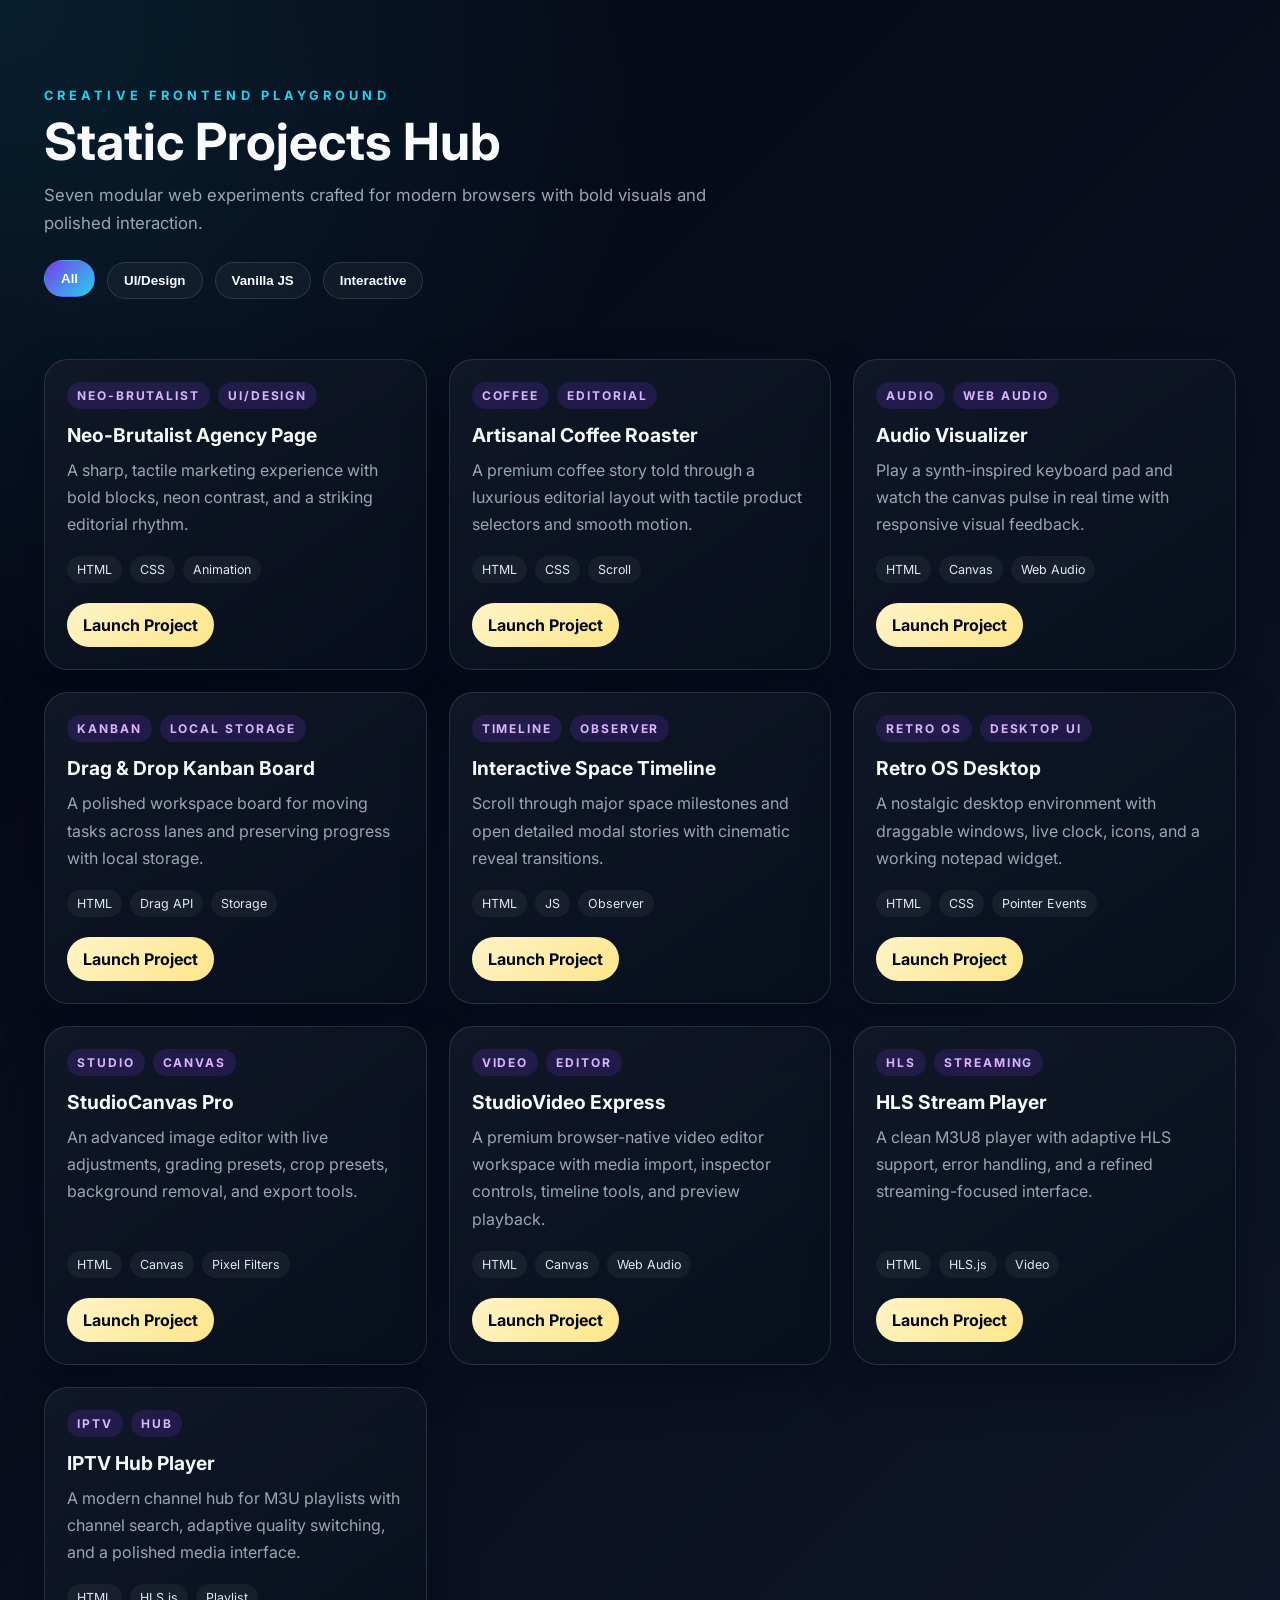
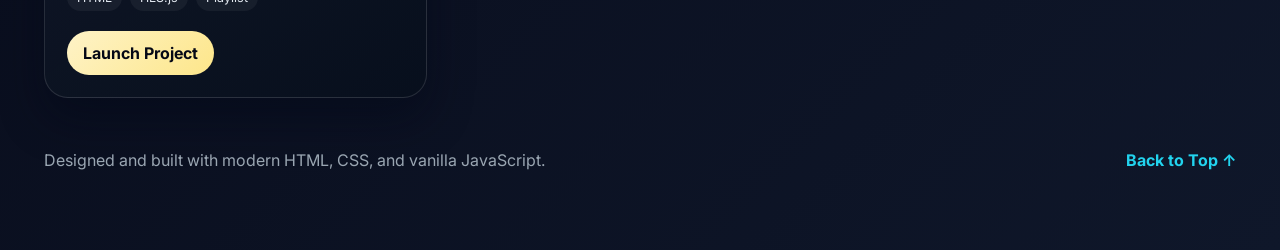
==== index.html @ a3629e8a "Add files via upload" ====
<!DOCTYPE html>
<html lang="en">
  <head>
    <meta charset="UTF-8" />
    <meta name="viewport" content="width=device-width, initial-scale=1.0" />
    <title>Static Projects Hub</title>
    <meta
      name="description"
      content="A polished showcase of six modular web experiments built with modern HTML, CSS, and vanilla JavaScript."
    />
    <link rel="preconnect" href="https://fonts.googleapis.com" />
    <link rel="preconnect" href="https://fonts.gstatic.com" crossorigin />
    <link
      href="https://fonts.googleapis.com/css2?family=Inter:wght@400;500;600;700;800&display=swap"
      rel="stylesheet"
    />
    <link rel="stylesheet" href="styles.html.css" />
  </head>
  <body>
    <div class="page-shell">
      <header class="hero">
        <p class="eyebrow">Creative Frontend Playground</p>
        <h1>Static Projects Hub</h1>
        <p class="lead">Seven modular web experiments crafted for modern browsers with bold visuals and polished interaction.</p>
        <div class="filter-group" role="toolbar" aria-label="Project filters">
          <button class="filter-chip active" data-filter="all">All</button>
          <button class="filter-chip" data-filter="ui">UI/Design</button>
          <button class="filter-chip" data-filter="js">Vanilla JS</button>
          <button class="filter-chip" data-filter="interactive">Interactive</button>
        </div>
      </header>

      <main>
        <section class="showcase-grid" aria-label="Project showcase">
          <article class="project-card" data-category="ui interactive" data-tags="UI/Design Interactive">
            <div class="card-top">
              <span class="card-badge">Neo-Brutalist</span>
              <span class="card-badge">UI/Design</span>
            </div>
            <h2>Neo-Brutalist Agency Page</h2>
            <p>A sharp, tactile marketing experience with bold blocks, neon contrast, and a striking editorial rhythm.</p>
            <div class="tech-stack">
              <span>HTML</span><span>CSS</span><span>Animation</span>
            </div>
            <a class="launch-link" href="projects/neo-brutalist/index.html">Launch Project</a>
          </article>

          <article class="project-card" data-category="ui interactive" data-tags="UI/Design Interactive">
            <div class="card-top">
              <span class="card-badge">Coffee</span>
              <span class="card-badge">Editorial</span>
            </div>
            <h2>Artisanal Coffee Roaster</h2>
            <p>A premium coffee story told through a luxurious editorial layout with tactile product selectors and smooth motion.</p>
            <div class="tech-stack">
              <span>HTML</span><span>CSS</span><span>Scroll</span>
            </div>
            <a class="launch-link" href="projects/coffee-roaster/index.html">Launch Project</a>
          </article>

          <article class="project-card" data-category="js interactive" data-tags="Vanilla JS Interactive">
            <div class="card-top">
              <span class="card-badge">Audio</span>
              <span class="card-badge">Web Audio</span>
            </div>
            <h2>Audio Visualizer</h2>
            <p>Play a synth-inspired keyboard pad and watch the canvas pulse in real time with responsive visual feedback.</p>
            <div class="tech-stack">
              <span>HTML</span><span>Canvas</span><span>Web Audio</span>
            </div>
            <a class="launch-link" href="projects/audio-visualizer/index.html">Launch Project</a>
          </article>

          <article class="project-card" data-category="js interactive" data-tags="Vanilla JS Interactive">
            <div class="card-top">
              <span class="card-badge">Kanban</span>
              <span class="card-badge">Local Storage</span>
            </div>
            <h2>Drag & Drop Kanban Board</h2>
            <p>A polished workspace board for moving tasks across lanes and preserving progress with local storage.</p>
            <div class="tech-stack">
              <span>HTML</span><span>Drag API</span><span>Storage</span>
            </div>
            <a class="launch-link" href="projects/kanban-board/index.html">Launch Project</a>
          </article>

          <article class="project-card" data-category="js interactive" data-tags="Vanilla JS Interactive">
            <div class="card-top">
              <span class="card-badge">Timeline</span>
              <span class="card-badge">Observer</span>
            </div>
            <h2>Interactive Space Timeline</h2>
            <p>Scroll through major space milestones and open detailed modal stories with cinematic reveal transitions.</p>
            <div class="tech-stack">
              <span>HTML</span><span>JS</span><span>Observer</span>
            </div>
            <a class="launch-link" href="projects/space-timeline/index.html">Launch Project</a>
          </article>

          <article class="project-card" data-category="ui interactive" data-tags="UI/Design Interactive">
            <div class="card-top">
              <span class="card-badge">Retro OS</span>
              <span class="card-badge">Desktop UI</span>
            </div>
            <h2>Retro OS Desktop</h2>
            <p>A nostalgic desktop environment with draggable windows, live clock, icons, and a working notepad widget.</p>
            <div class="tech-stack">
              <span>HTML</span><span>CSS</span><span>Pointer Events</span>
            </div>
            <a class="launch-link" href="projects/retro-os/index.html">Launch Project</a>
          </article>

          <article class="project-card" data-category="js interactive" data-tags="Vanilla JS Interactive">
            <div class="card-top">
              <span class="card-badge">Studio</span>
              <span class="card-badge">Canvas</span>
            </div>
            <h2>StudioCanvas Pro</h2>
            <p>An advanced image editor with live adjustments, grading presets, crop presets, background removal, and export tools.</p>
            <div class="tech-stack">
              <span>HTML</span><span>Canvas</span><span>Pixel Filters</span>
            </div>
            <a class="launch-link" href="projects/image-studio/index.html">Launch Project</a>
          </article>

          <article class="project-card" data-category="js interactive" data-tags="Vanilla JS Interactive">
            <div class="card-top">
              <span class="card-badge">Video</span>
              <span class="card-badge">Editor</span>
            </div>
            <h2>StudioVideo Express</h2>
            <p>A premium browser-native video editor workspace with media import, inspector controls, timeline tools, and preview playback.</p>
            <div class="tech-stack">
              <span>HTML</span><span>Canvas</span><span>Web Audio</span>
            </div>
            <a class="launch-link" href="projects/video-editor/index.html">Launch Project</a>
          </article>

          <article class="project-card" data-category="js interactive" data-tags="Vanilla JS Interactive">
            <div class="card-top">
              <span class="card-badge">HLS</span>
              <span class="card-badge">Streaming</span>
            </div>
            <h2>HLS Stream Player</h2>
            <p>A clean M3U8 player with adaptive HLS support, error handling, and a refined streaming-focused interface.</p>
            <div class="tech-stack">
              <span>HTML</span><span>HLS.js</span><span>Video</span>
            </div>
            <a class="launch-link" href="projects/hls-player/index.html">Launch Project</a>
          </article>

          <article class="project-card" data-category="js interactive" data-tags="Vanilla JS Interactive">
            <div class="card-top">
              <span class="card-badge">IPTV</span>
              <span class="card-badge">Hub</span>
            </div>
            <h2>IPTV Hub Player</h2>
            <p>A modern channel hub for M3U playlists with channel search, adaptive quality switching, and a polished media interface.</p>
            <div class="tech-stack">
              <span>HTML</span><span>HLS.js</span><span>Playlist</span>
            </div>
            <a class="launch-link" href="projects/iptv-player/index.html">Launch Project</a>
          </article>
        </section>
      </main>

      <footer class="footer">
        <p>Designed and built with modern HTML, CSS, and vanilla JavaScript.</p>
        <a href="#top" class="back-top">Back to Top ↑</a>
      </footer>
    </div>

    <script src="script.js"></script>
  </body>
</html>
---- styles.html.css ----
:root {
  color-scheme: dark;
  --bg: #060816;
  --panel: rgba(15, 23, 42, 0.92);
  --panel-strong: #11182e;
  --text: #f8fafc;
  --muted: #9aa6b2;
  --accent: #7c3aed;
  --accent-2: #22d3ee;
  --border: rgba(255, 255, 255, 0.12);
  --shadow: 0 20px 45px rgba(2, 6, 23, 0.45);
}

* {
  box-sizing: border-box;
}

html {
  scroll-behavior: smooth;
}

body {
  margin: 0;
  font-family: 'Inter', system-ui, -apple-system, BlinkMacSystemFont, 'Segoe UI', sans-serif;
  color: var(--text);
  background:
    radial-gradient(circle at top left, rgba(34, 211, 238, 0.12), transparent 30%),
    linear-gradient(135deg, #040613 0%, #0f172a 100%);
  min-height: 100vh;
}

.page-shell {
  max-width: 1240px;
  margin: 0 auto;
  padding: 32px 24px 64px;
}

.hero {
  padding: 56px 0 36px;
}

.eyebrow {
  margin: 0 0 12px;
  text-transform: uppercase;
  letter-spacing: 0.32em;
  color: var(--accent-2);
  font-size: 0.8rem;
  font-weight: 700;
}

h1 {
  margin: 0 0 12px;
  font-size: clamp(2rem, 4vw, 3.3rem);
  line-height: 1.05;
}

.lead {
  margin: 0;
  max-width: 700px;
  font-size: 1.05rem;
  color: var(--muted);
  line-height: 1.7;
}

.filter-group {
  display: flex;
  flex-wrap: wrap;
  gap: 12px;
  margin-top: 24px;
}

.filter-chip {
  border: 1px solid var(--border);
  background: rgba(255, 255, 255, 0.04);
  color: var(--text);
  padding: 10px 16px;
  border-radius: 999px;
  cursor: pointer;
  font-weight: 600;
  transition: transform 180ms ease, background 180ms ease, border-color 180ms ease;
}

.filter-chip:hover,
.filter-chip.active {
  transform: translateY(-2px);
  background: linear-gradient(135deg, var(--accent), var(--accent-2));
  border-color: transparent;
}

.showcase-grid {
  display: grid;
  grid-template-columns: repeat(3, minmax(0, 1fr));
  gap: 22px;
  margin-top: 24px;
}

.project-card {
  background: linear-gradient(145deg, rgba(17, 24, 39, 0.95), rgba(8, 15, 29, 0.92));
  border: 1px solid var(--border);
  border-radius: 24px;
  padding: 22px;
  box-shadow: var(--shadow);
  display: flex;
  flex-direction: column;
  min-height: 280px;
  transition: transform 220ms ease, border-color 220ms ease, box-shadow 220ms ease;
}

.project-card:hover {
  transform: translateY(-8px);
  border-color: rgba(34, 211, 238, 0.4);
  box-shadow: 0 20px 40px rgba(34, 211, 238, 0.16);
}

.project-card.is-hidden {
  display: none;
}

.card-top {
  display: flex;
  gap: 8px;
  flex-wrap: wrap;
  margin-bottom: 14px;
}

.card-badge {
  border-radius: 999px;
  padding: 6px 10px;
  font-size: 0.75rem;
  font-weight: 700;
  text-transform: uppercase;
  letter-spacing: 0.16em;
  background: rgba(124, 58, 237, 0.18);
  color: #d8b4fe;
}

.project-card h2 {
  margin: 0 0 10px;
  font-size: 1.2rem;
}

.project-card p {
  color: var(--muted);
  line-height: 1.7;
  margin: 0 0 18px;
}

.tech-stack {
  display: flex;
  flex-wrap: wrap;
  gap: 8px;
  margin-top: auto;
}

.tech-stack span {
  padding: 6px 10px;
  border-radius: 999px;
  background: rgba(255, 255, 255, 0.05);
  font-size: 0.78rem;
  color: #e2e8f0;
}

.launch-link {
  display: inline-flex;
  margin-top: 20px;
  align-items: center;
  justify-content: center;
  text-decoration: none;
  color: #050816;
  font-weight: 700;
  background: linear-gradient(135deg, #fef3c7 0%, #fde68a 100%);
  padding: 12px 16px;
  border-radius: 999px;
  align-self: flex-start;
}

.footer {
  padding-top: 36px;
  display: flex;
  justify-content: space-between;
  align-items: center;
  flex-wrap: wrap;
  gap: 12px;
  color: var(--muted);
}

.back-top {
  color: var(--accent-2);
  text-decoration: none;
  font-weight: 700;
}

@media (max-width: 900px) {
  .showcase-grid {
    grid-template-columns: repeat(2, minmax(0, 1fr));
  }
}

@media (max-width: 640px) {
  .page-shell {
    padding: 20px 16px 40px;
  }

  .showcase-grid {
    grid-template-columns: 1fr;
  }

  .footer {
    flex-direction: column;
    align-items: flex-start;
  }
}
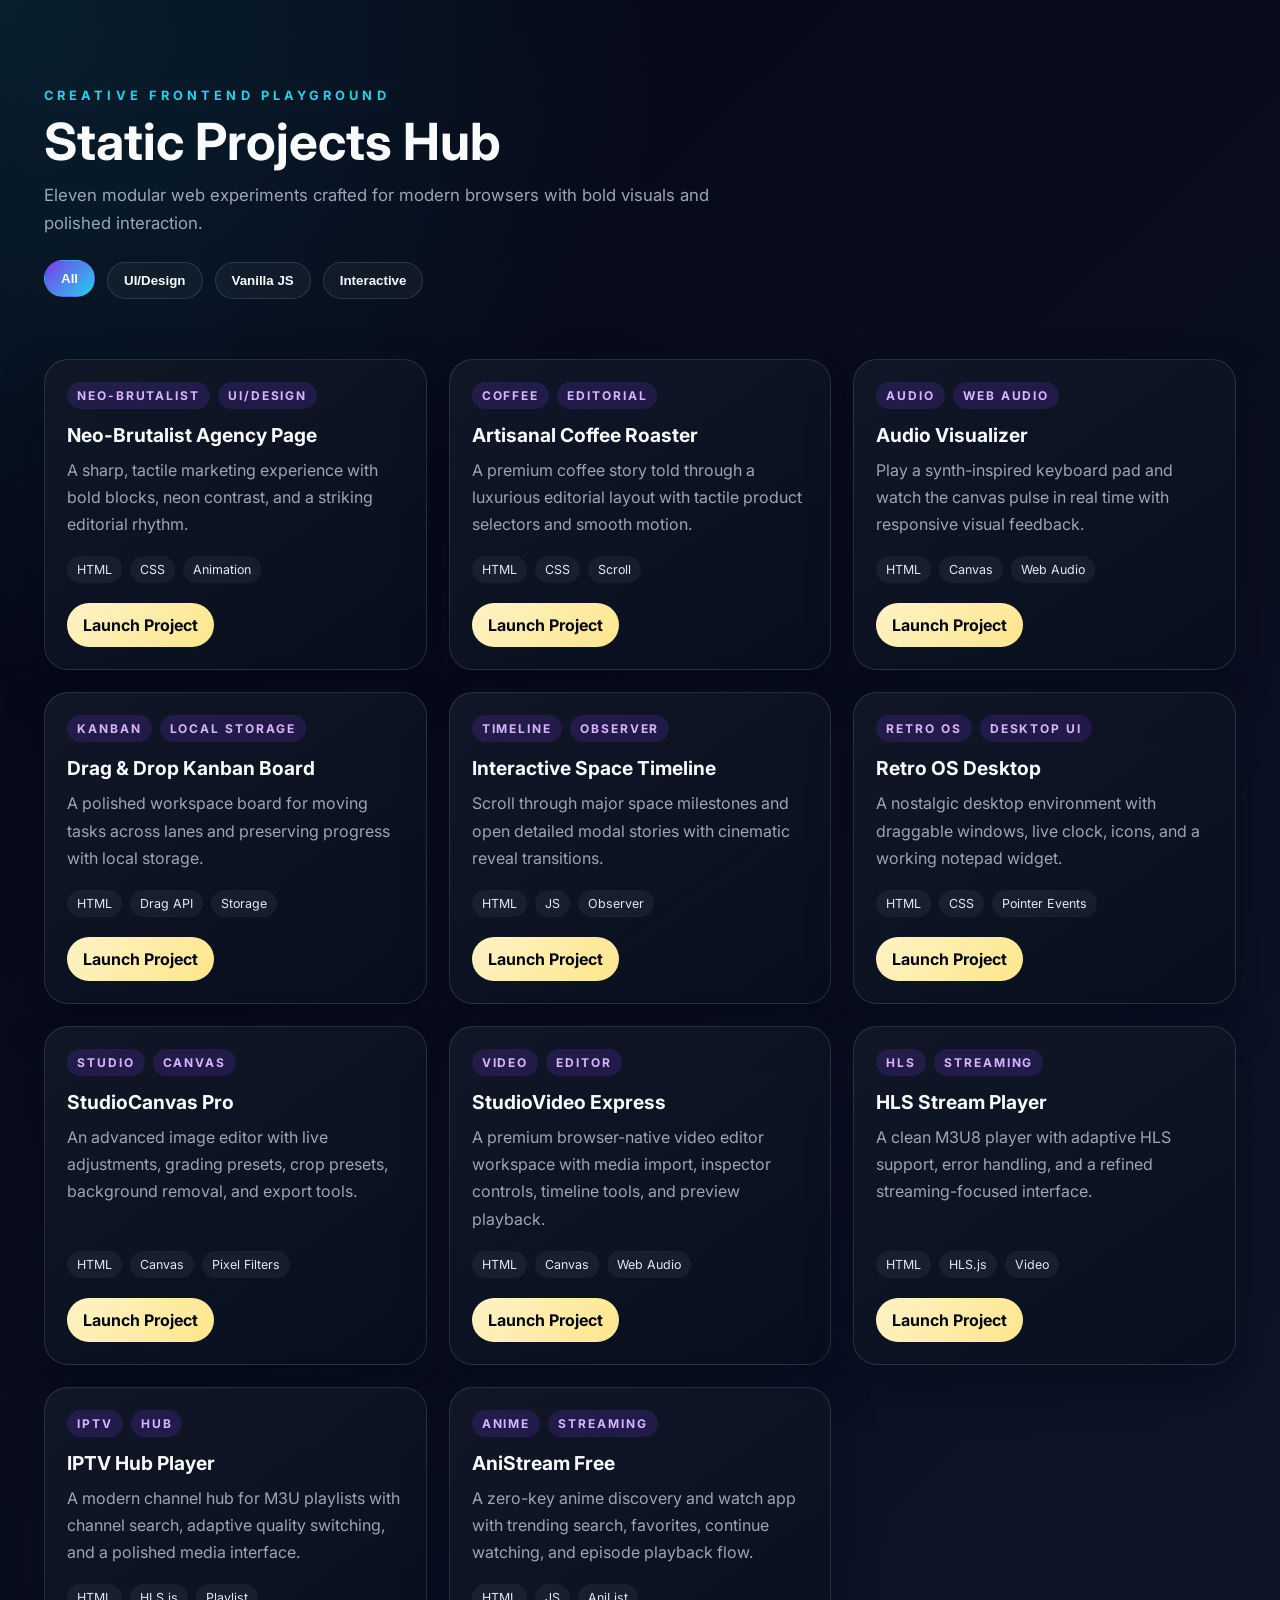
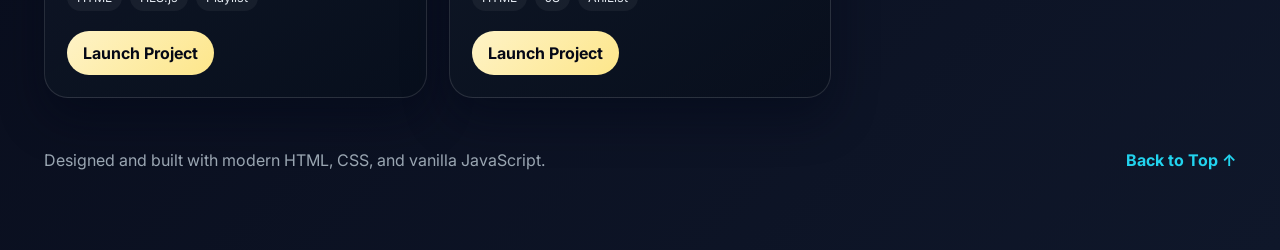
==== commit b4a8db9d: "Add AniStream Free project to showcase Updated the project showcase to include an additional project" ====
--- a/index.html
+++ b/index.html
@@ -21,7 +21,7 @@
       <header class="hero">
         <p class="eyebrow">Creative Frontend Playground</p>
         <h1>Static Projects Hub</h1>
-        <p class="lead">Seven modular web experiments crafted for modern browsers with bold visuals and polished interaction.</p>
+        <p class="lead">Eleven modular web experiments crafted for modern browsers with bold visuals and polished interaction.</p>
         <div class="filter-group" role="toolbar" aria-label="Project filters">
           <button class="filter-chip active" data-filter="all">All</button>
           <button class="filter-chip" data-filter="ui">UI/Design</button>
@@ -161,6 +161,19 @@
             </div>
             <a class="launch-link" href="projects/iptv-player/index.html">Launch Project</a>
           </article>
+
+          <article class="project-card" data-category="js interactive" data-tags="Vanilla JS Interactive">
+            <div class="card-top">
+              <span class="card-badge">Anime</span>
+              <span class="card-badge">Streaming</span>
+            </div>
+            <h2>AniStream Free</h2>
+            <p>A zero-key anime discovery and watch app with trending search, favorites, continue watching, and episode playback flow.</p>
+            <div class="tech-stack">
+              <span>HTML</span><span>JS</span><span>AniList</span>
+            </div>
+            <a class="launch-link" href="projects/anime-hub/index.html">Launch Project</a>
+          </article>
         </section>
       </main>
 
